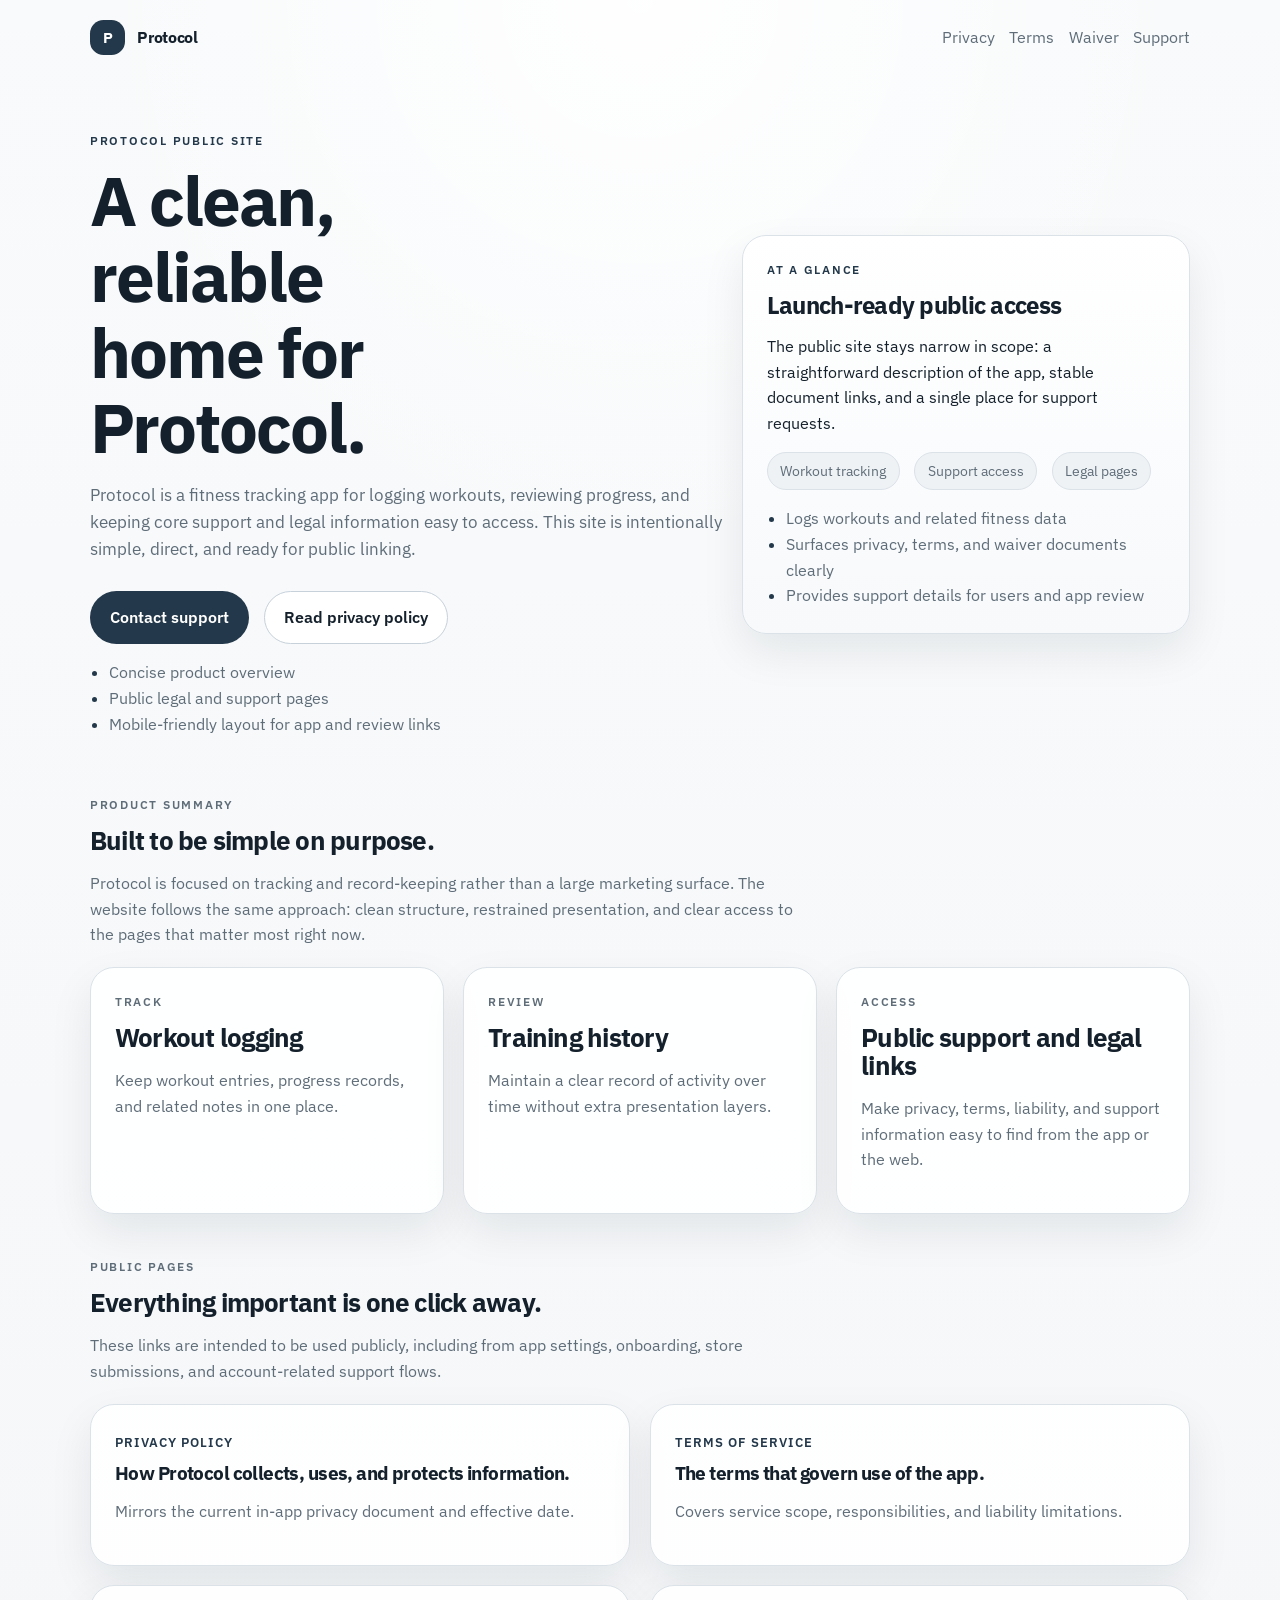
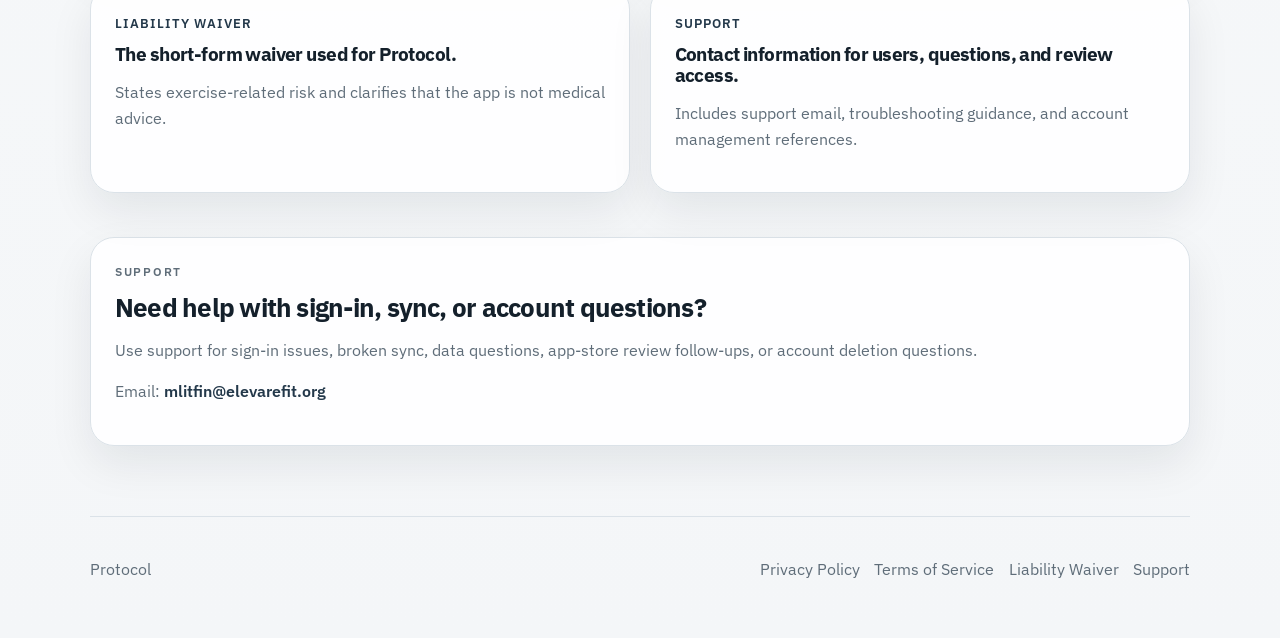
==== index.html @ a7f1d3bc "Initial Protocol landing site" ====
<!DOCTYPE html>
<html lang="en">
  <head>
    <meta charset="UTF-8" />
    <meta name="viewport" content="width=device-width, initial-scale=1.0" />
    <title>Protocol</title>
    <meta
      name="description"
      content="Protocol is a fitness tracking app with a clear public home for support, privacy, terms, and liability information."
    />
    <link rel="preconnect" href="https://fonts.googleapis.com" />
    <link rel="preconnect" href="https://fonts.gstatic.com" crossorigin />
    <link
      href="https://fonts.googleapis.com/css2?family=IBM+Plex+Sans:wght@400;500;600;700&display=swap"
      rel="stylesheet"
    />
    <link rel="stylesheet" href="styles.css" />
  </head>
  <body>
    <div class="site-shell">
      <header class="site-header">
        <a class="brand" href="index.html" aria-label="Protocol home">
          <span class="brand-mark">P</span>
          <span>Protocol</span>
        </a>
        <nav class="site-nav" aria-label="Primary">
          <a href="privacy.html">Privacy</a>
          <a href="terms.html">Terms</a>
          <a href="waiver.html">Waiver</a>
          <a href="support.html">Support</a>
        </nav>
      </header>

      <main>
        <section class="hero">
          <div>
            <p class="eyebrow">Protocol public site</p>
            <h1>A clean, reliable home for Protocol.</h1>
            <p class="lead">
              Protocol is a fitness tracking app for logging workouts,
              reviewing progress, and keeping core support and legal information
              easy to access. This site is intentionally simple, direct, and
              ready for public linking.
            </p>
            <div class="cta-row">
              <a class="button button-primary" href="support.html"
                >Contact support</a
              >
              <a class="button button-secondary" href="privacy.html"
                >Read privacy policy</a
              >
            </div>
            <ul class="hero-list">
              <li>Concise product overview</li>
              <li>Public legal and support pages</li>
              <li>Mobile-friendly layout for app and review links</li>
            </ul>
          </div>

          <aside class="card hero-card" aria-label="Protocol overview">
            <p class="section-label">At a glance</p>
            <h2>Launch-ready public access</h2>
            <p>
              The public site stays narrow in scope: a straightforward
              description of the app, stable document links, and a single place
              for support requests.
            </p>
            <div class="meta-row">
              <span class="meta-chip">Workout tracking</span>
              <span class="meta-chip">Support access</span>
              <span class="meta-chip">Legal pages</span>
            </div>
            <ul class="stack-list">
              <li>Logs workouts and related fitness data</li>
              <li>Surfaces privacy, terms, and waiver documents clearly</li>
              <li>Provides support details for users and app review</li>
            </ul>
          </aside>
        </section>

        <section class="content-section">
          <div class="section-header">
            <p class="section-label">Product summary</p>
            <h2>Built to be simple on purpose.</h2>
            <p>
              Protocol is focused on tracking and record-keeping rather than a
              large marketing surface. The website follows the same approach:
              clean structure, restrained presentation, and clear access to the
              pages that matter most right now.
            </p>
          </div>

          <div class="feature-grid">
            <article class="card feature-card">
              <p class="section-label">Track</p>
              <h2>Workout logging</h2>
              <p>
                Keep workout entries, progress records, and related notes in one
                place.
              </p>
            </article>

            <article class="card feature-card">
              <p class="section-label">Review</p>
              <h2>Training history</h2>
              <p>
                Maintain a clear record of activity over time without extra
                presentation layers.
              </p>
            </article>

            <article class="card feature-card">
              <p class="section-label">Access</p>
              <h2>Public support and legal links</h2>
              <p>
                Make privacy, terms, liability, and support information easy to
                find from the app or the web.
              </p>
            </article>
          </div>
        </section>

        <section class="content-section">
          <div class="section-header">
            <p class="section-label">Public pages</p>
            <h2>Everything important is one click away.</h2>
            <p>
              These links are intended to be used publicly, including from app
              settings, onboarding, store submissions, and account-related
              support flows.
            </p>
          </div>

          <div class="resource-grid">
            <a class="card resource-card" href="privacy.html">
              <span class="resource-label">Privacy Policy</span>
              <h3>How Protocol collects, uses, and protects information.</h3>
              <p>
                Mirrors the current in-app privacy document and effective date.
              </p>
            </a>

            <a class="card resource-card" href="terms.html">
              <span class="resource-label">Terms of Service</span>
              <h3>The terms that govern use of the app.</h3>
              <p>
                Covers service scope, responsibilities, and liability
                limitations.
              </p>
            </a>

            <a class="card resource-card" href="waiver.html">
              <span class="resource-label">Liability Waiver</span>
              <h3>The short-form waiver used for Protocol.</h3>
              <p>
                States exercise-related risk and clarifies that the app is not
                medical advice.
              </p>
            </a>

            <a class="card resource-card" href="support.html">
              <span class="resource-label">Support</span>
              <h3>Contact information for users, questions, and review access.</h3>
              <p>
                Includes support email, troubleshooting guidance, and account
                management references.
              </p>
            </a>
          </div>
        </section>

        <section class="content-section">
          <article class="card support-note">
            <p class="section-label">Support</p>
            <h2>Need help with sign-in, sync, or account questions?</h2>
            <p>
              Use support for sign-in issues, broken sync, data questions,
              app-store review follow-ups, or account deletion questions.
            </p>
            <p>
              Email:
              <a class="text-link" href="mailto:mlitfin@elevarefit.org"
                >mlitfin@elevarefit.org</a
              >
            </p>
          </article>
        </section>
      </main>

      <footer class="site-footer">
        <p>Protocol</p>
        <nav class="footer-nav" aria-label="Footer">
          <a href="privacy.html">Privacy Policy</a>
          <a href="terms.html">Terms of Service</a>
          <a href="waiver.html">Liability Waiver</a>
          <a href="support.html">Support</a>
        </nav>
      </footer>
    </div>
  </body>
</html>
---- styles.css ----
:root {
  --bg: #f4f6f8;
  --surface: #ffffff;
  --surface-alt: #eef2f5;
  --text: #14202b;
  --muted: #5f6d79;
  --line: #dbe2e8;
  --line-strong: #c7d1da;
  --accent: #23384a;
  --accent-soft: #eef3f7;
  --shadow: 0 18px 44px rgba(15, 23, 32, 0.08);
  --radius-lg: 24px;
  --radius-md: 18px;
  --radius-sm: 12px;
  --max-width: 1100px;
}

*,
*::before,
*::after {
  box-sizing: border-box;
}

html {
  scroll-behavior: smooth;
}

body {
  margin: 0;
  min-height: 100vh;
  color: var(--text);
  font-family: "IBM Plex Sans", "Segoe UI", sans-serif;
  line-height: 1.6;
  background:
    radial-gradient(circle at top, rgba(255, 255, 255, 0.92), rgba(255, 255, 255, 0) 36rem),
    linear-gradient(180deg, #f8fafb 0%, var(--bg) 100%);
}

a {
  color: inherit;
  text-decoration: none;
}

.site-shell {
  width: min(var(--max-width), calc(100% - 2rem));
  margin: 0 auto;
}

.site-header,
.site-footer {
  display: flex;
  align-items: center;
  justify-content: space-between;
  gap: 1rem;
}

.site-header {
  padding: 1.25rem 0;
}

.site-footer {
  padding: 1.5rem 0 2.5rem;
  margin-top: 3rem;
  border-top: 1px solid var(--line);
  color: var(--muted);
}

.brand {
  display: inline-flex;
  align-items: center;
  gap: 0.75rem;
  font-weight: 700;
  letter-spacing: -0.02em;
}

.brand-mark {
  display: grid;
  place-items: center;
  width: 2.2rem;
  height: 2.2rem;
  border-radius: 0.85rem;
  background: var(--accent);
  color: #ffffff;
  font-size: 0.96rem;
}

.site-nav,
.footer-nav,
.meta-row,
.cta-row {
  display: flex;
  align-items: center;
  gap: 0.9rem;
  flex-wrap: wrap;
}

.site-nav a,
.footer-nav a {
  color: var(--muted);
  transition: color 160ms ease;
}

.site-nav a:hover,
.site-nav a:focus-visible,
.footer-nav a:hover,
.footer-nav a:focus-visible,
.text-link:hover,
.text-link:focus-visible {
  color: var(--accent);
}

.site-nav a[aria-current="page"],
.footer-nav a[aria-current="page"] {
  color: var(--text);
  font-weight: 600;
}

.hero,
.feature-grid,
.resource-grid,
.support-grid {
  display: grid;
  gap: 1.2rem;
}

.hero {
  grid-template-columns: minmax(0, 1.2fr) minmax(320px, 0.85fr);
  align-items: center;
  padding: 3.5rem 0 2.25rem;
}

.page-main {
  padding-top: 1.2rem;
}

.page-hero {
  padding: 1rem 0 2rem;
}

.eyebrow,
.section-label {
  margin: 0 0 0.75rem;
  font-size: 0.78rem;
  font-weight: 600;
  letter-spacing: 0.14em;
  text-transform: uppercase;
  color: var(--accent);
}

h1,
h2,
h3 {
  margin: 0;
  letter-spacing: -0.03em;
  line-height: 1.1;
}

.hero h1 {
  font-size: clamp(2.8rem, 6vw, 4.3rem);
  max-width: 9.5ch;
}

.page-hero h1 {
  font-size: clamp(2.2rem, 4vw, 3.4rem);
}

.lead {
  margin: 1rem 0 0;
  color: var(--muted);
  font-size: 1.05rem;
  max-width: 42rem;
}

.lead.narrow {
  max-width: 46rem;
}

.cta-row {
  margin-top: 1.8rem;
}

.button {
  display: inline-flex;
  align-items: center;
  justify-content: center;
  min-height: 2.9rem;
  padding: 0.8rem 1.2rem;
  border-radius: 999px;
  font-weight: 600;
  border: 1px solid transparent;
  transition:
    transform 160ms ease,
    background-color 160ms ease,
    border-color 160ms ease,
    color 160ms ease;
}

.button:hover,
.button:focus-visible {
  transform: translateY(-1px);
}

.button-primary {
  background: var(--accent);
  color: #ffffff;
}

.button-secondary {
  background: #ffffff;
  border-color: var(--line-strong);
  color: var(--text);
}

.card {
  background: rgba(255, 255, 255, 0.94);
  border: 1px solid var(--line);
  border-radius: var(--radius-lg);
  box-shadow: var(--shadow);
}

.hero-card,
.feature-card,
.resource-card,
.legal-card,
.support-card,
.support-note {
  padding: 1.5rem;
}

.hero-list,
.stack-list,
.legal-section ul {
  padding-left: 1.2rem;
}

.hero-list,
.stack-list {
  margin: 1rem 0 0;
}

.hero-list li,
.stack-list li,
.legal-section li,
.feature-card p,
.resource-card p,
.legal-section p,
.support-card p,
.support-note p,
.support-detail span,
.section-header p {
  color: var(--muted);
}

.hero-list li::marker,
.stack-list li::marker,
.legal-section li::marker {
  color: var(--accent);
}

.hero-card {
  background: linear-gradient(180deg, #ffffff 0%, #f7f9fb 100%);
}

.hero-card .meta-row {
  margin-top: 1rem;
}

.meta-chip {
  display: inline-flex;
  align-items: center;
  padding: 0.42rem 0.78rem;
  border-radius: 999px;
  background: var(--surface-alt);
  border: 1px solid var(--line);
  color: var(--muted);
  font-size: 0.88rem;
}

.content-section {
  padding: 1.35rem 0;
}

.section-header {
  max-width: 44rem;
  margin-bottom: 1.2rem;
}

.section-header h2,
.feature-card h2,
.support-card h2,
.support-note h2 {
  font-size: clamp(1.55rem, 2vw, 2.1rem);
  margin-bottom: 0.65rem;
}

.feature-grid {
  grid-template-columns: repeat(3, minmax(0, 1fr));
}

.resource-grid,
.support-grid {
  grid-template-columns: repeat(2, minmax(0, 1fr));
}

.feature-card,
.resource-card,
.support-card {
  min-height: 100%;
}

.resource-card {
  transition:
    transform 160ms ease,
    border-color 160ms ease;
}

.resource-card:hover,
.resource-card:focus-visible {
  transform: translateY(-2px);
  border-color: var(--line-strong);
}

.resource-label {
  display: inline-block;
  margin-bottom: 0.55rem;
  font-size: 0.8rem;
  font-weight: 600;
  letter-spacing: 0.08em;
  text-transform: uppercase;
  color: var(--accent);
}

.resource-card h3 {
  margin-bottom: 0.6rem;
  font-size: 1.2rem;
}

.legal-card {
  display: grid;
  gap: 1.25rem;
}

.legal-section + .legal-section {
  padding-top: 1.25rem;
  border-top: 1px solid var(--line);
}

.legal-section h2 {
  margin-bottom: 0.75rem;
  font-size: 1.2rem;
}

.text-link {
  color: var(--accent);
  font-weight: 600;
}

.support-detail {
  margin-top: 1rem;
  padding-top: 1rem;
  border-top: 1px solid var(--line);
}

.support-detail span {
  display: block;
  margin-bottom: 0.25rem;
  font-size: 0.8rem;
  font-weight: 600;
  letter-spacing: 0.08em;
  text-transform: uppercase;
}

@media (max-width: 920px) {
  .hero,
  .feature-grid,
  .resource-grid,
  .support-grid {
    grid-template-columns: 1fr;
  }

  .hero {
    padding-top: 2.75rem;
  }
}

@media (max-width: 720px) {
  .site-shell {
    width: min(var(--max-width), calc(100% - 1.2rem));
  }

  .site-header,
  .site-footer {
    flex-direction: column;
    align-items: flex-start;
  }

  .hero-card,
  .feature-card,
  .resource-card,
  .legal-card,
  .support-card,
  .support-note {
    padding: 1.2rem;
  }

  .meta-chip {
    width: 100%;
    justify-content: center;
  }
}
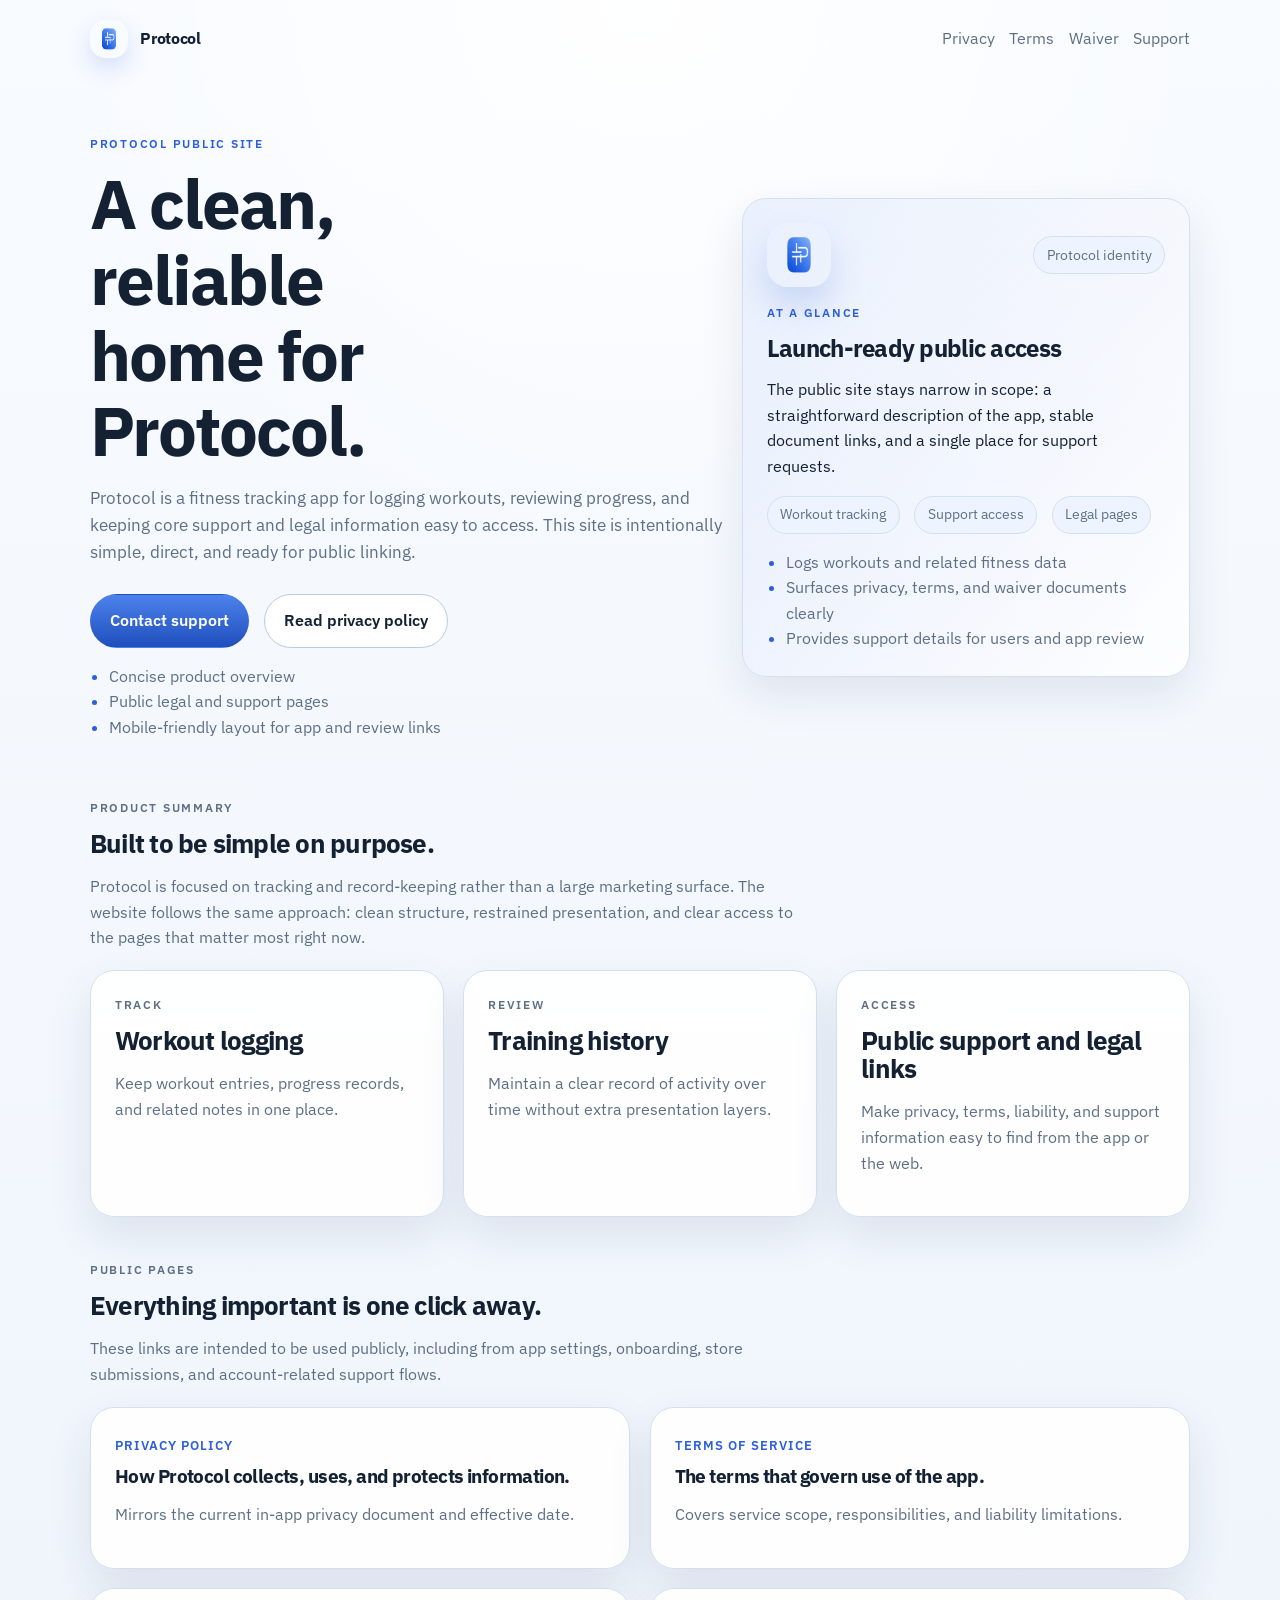
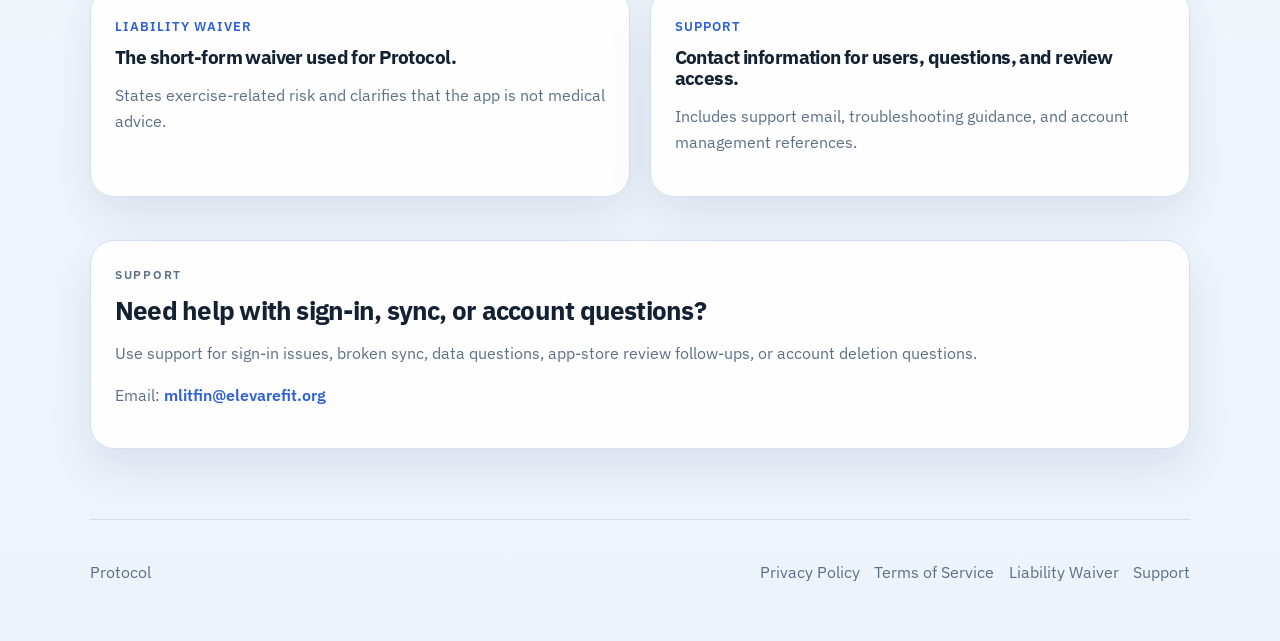
==== commit b9615c0f: "Add Protocol icon branding" ====
--- a/index.html
+++ b/index.html
@@ -14,13 +14,22 @@
       href="https://fonts.googleapis.com/css2?family=IBM+Plex+Sans:wght@400;500;600;700&display=swap"
       rel="stylesheet"
     />
+    <link
+      rel="icon"
+      type="image/png"
+      href="protocol_icon/protocol_transparent.png"
+    />
     <link rel="stylesheet" href="styles.css" />
   </head>
   <body>
     <div class="site-shell">
       <header class="site-header">
         <a class="brand" href="index.html" aria-label="Protocol home">
-          <span class="brand-mark">P</span>
+          <img
+            class="brand-logo"
+            src="protocol_icon/protocol_transparent.png"
+            alt=""
+          />
           <span>Protocol</span>
         </a>
         <nav class="site-nav" aria-label="Primary">
@@ -58,6 +67,14 @@
           </div>
 
           <aside class="card hero-card" aria-label="Protocol overview">
+            <div class="hero-card-brand">
+              <img
+                class="hero-card-logo"
+                src="protocol_icon/protocol_transparent.png"
+                alt=""
+              />
+              <span class="meta-chip">Protocol identity</span>
+            </div>
             <p class="section-label">At a glance</p>
             <h2>Launch-ready public access</h2>
             <p>
--- a/styles.css
+++ b/styles.css
@@ -1,14 +1,15 @@
 :root {
-  --bg: #f4f6f8;
+  --bg: #edf3fb;
   --surface: #ffffff;
-  --surface-alt: #eef2f5;
-  --text: #14202b;
-  --muted: #5f6d79;
-  --line: #dbe2e8;
-  --line-strong: #c7d1da;
-  --accent: #23384a;
-  --accent-soft: #eef3f7;
-  --shadow: 0 18px 44px rgba(15, 23, 32, 0.08);
+  --surface-alt: #e7effb;
+  --text: #142133;
+  --muted: #5d6f85;
+  --line: #d5e0ef;
+  --line-strong: #bccbe1;
+  --accent: #2c5fd8;
+  --accent-strong: #204fbd;
+  --accent-soft: #eef4ff;
+  --shadow: 0 18px 44px rgba(25, 51, 95, 0.1);
   --radius-lg: 24px;
   --radius-md: 18px;
   --radius-sm: 12px;
@@ -32,8 +33,8 @@
   font-family: "IBM Plex Sans", "Segoe UI", sans-serif;
   line-height: 1.6;
   background:
-    radial-gradient(circle at top, rgba(255, 255, 255, 0.92), rgba(255, 255, 255, 0) 36rem),
-    linear-gradient(180deg, #f8fafb 0%, var(--bg) 100%);
+    radial-gradient(circle at top, rgba(255, 255, 255, 0.94), rgba(255, 255, 255, 0) 36rem),
+    linear-gradient(180deg, #f8fbff 0%, var(--bg) 100%);
 }
 
 a {
@@ -73,15 +74,12 @@
   letter-spacing: -0.02em;
 }
 
-.brand-mark {
-  display: grid;
-  place-items: center;
-  width: 2.2rem;
-  height: 2.2rem;
-  border-radius: 0.85rem;
-  background: var(--accent);
-  color: #ffffff;
-  font-size: 0.96rem;
+.brand-logo {
+  width: 2.4rem;
+  height: 2.4rem;
+  display: block;
+  border-radius: 0.95rem;
+  box-shadow: 0 10px 24px rgba(44, 95, 216, 0.18);
 }
 
 .site-nav,
@@ -201,7 +199,7 @@
 }
 
 .button-primary {
-  background: var(--accent);
+  background: linear-gradient(180deg, #4c82eb 0%, var(--accent-strong) 100%);
   color: #ffffff;
 }
 
@@ -258,19 +256,37 @@
 }
 
 .hero-card {
-  background: linear-gradient(180deg, #ffffff 0%, #f7f9fb 100%);
+  background:
+    linear-gradient(135deg, rgba(110, 158, 241, 0.15) 0%, rgba(44, 95, 216, 0.05) 42%, rgba(255, 255, 255, 0.9) 100%),
+    linear-gradient(180deg, #ffffff 0%, #f6f9ff 100%);
 }
 
 .hero-card .meta-row {
   margin-top: 1rem;
 }
 
+.hero-card-brand {
+  display: flex;
+  align-items: center;
+  justify-content: space-between;
+  gap: 1rem;
+  margin-bottom: 1rem;
+}
+
+.hero-card-logo {
+  width: 4rem;
+  height: 4rem;
+  display: block;
+  border-radius: 1.3rem;
+  box-shadow: 0 18px 32px rgba(44, 95, 216, 0.18);
+}
+
 .meta-chip {
   display: inline-flex;
   align-items: center;
   padding: 0.42rem 0.78rem;
   border-radius: 999px;
-  background: var(--surface-alt);
+  background: var(--accent-soft);
   border: 1px solid var(--line);
   color: var(--muted);
   font-size: 0.88rem;
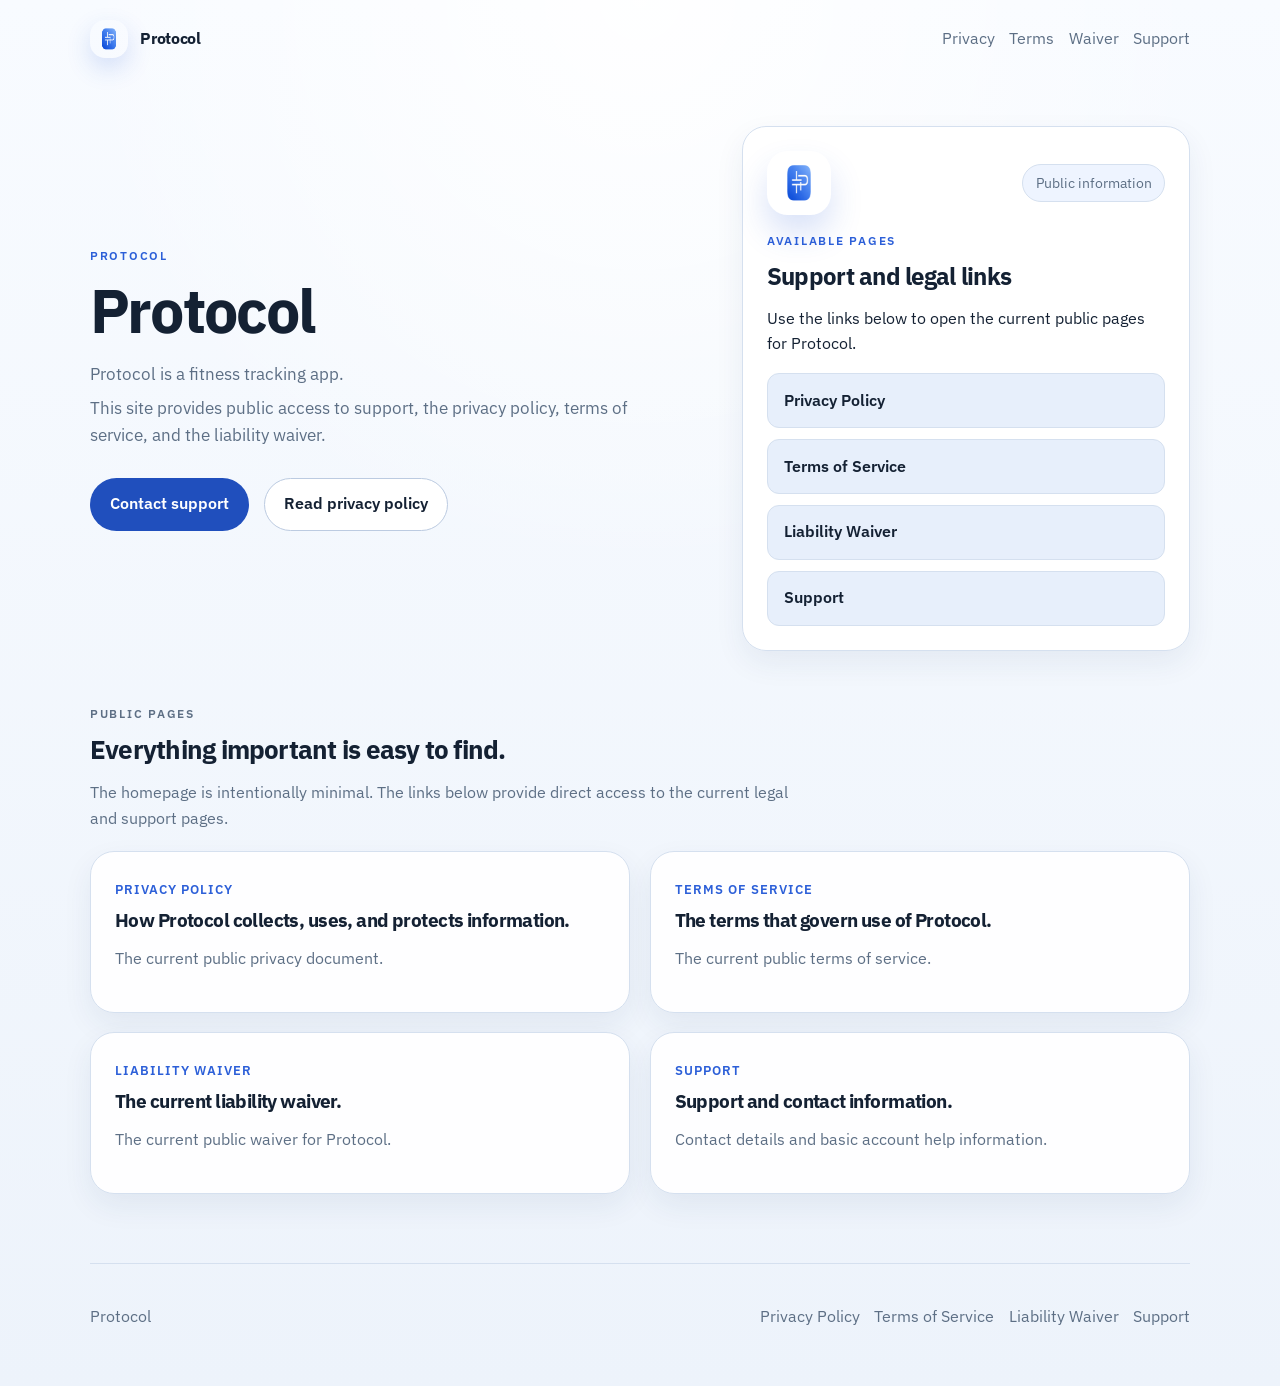
==== commit 84dfe6f4: "Simplify Protocol homepage" ====
--- a/index.html
+++ b/index.html
@@ -6,7 +6,7 @@
     <title>Protocol</title>
     <meta
       name="description"
-      content="Protocol is a fitness tracking app with a clear public home for support, privacy, terms, and liability information."
+      content="Protocol is a fitness tracking app. This site provides public support and legal information."
     />
     <link rel="preconnect" href="https://fonts.googleapis.com" />
     <link rel="preconnect" href="https://fonts.gstatic.com" crossorigin />
@@ -43,13 +43,14 @@
       <main>
         <section class="hero">
           <div>
-            <p class="eyebrow">Protocol public site</p>
-            <h1>A clean, reliable home for Protocol.</h1>
+            <p class="eyebrow">Protocol</p>
+            <h1>Protocol</h1>
             <p class="lead">
-              Protocol is a fitness tracking app for logging workouts,
-              reviewing progress, and keeping core support and legal information
-              easy to access. This site is intentionally simple, direct, and
-              ready for public linking.
+              Protocol is a fitness tracking app.
+            </p>
+            <p class="lead sublead">
+              This site provides public access to support, the privacy policy,
+              terms of service, and the liability waiver.
             </p>
             <div class="cta-row">
               <a class="button button-primary" href="support.html"
@@ -59,92 +60,39 @@
                 >Read privacy policy</a
               >
             </div>
-            <ul class="hero-list">
-              <li>Concise product overview</li>
-              <li>Public legal and support pages</li>
-              <li>Mobile-friendly layout for app and review links</li>
-            </ul>
           </div>
 
-          <aside class="card hero-card" aria-label="Protocol overview">
+          <aside class="card hero-card" aria-label="Protocol links">
             <div class="hero-card-brand">
               <img
                 class="hero-card-logo"
                 src="protocol_icon/protocol_transparent.png"
                 alt=""
               />
-              <span class="meta-chip">Protocol identity</span>
+              <span class="meta-chip">Public information</span>
             </div>
-            <p class="section-label">At a glance</p>
-            <h2>Launch-ready public access</h2>
+            <p class="section-label">Available pages</p>
+            <h2>Support and legal links</h2>
             <p>
-              The public site stays narrow in scope: a straightforward
-              description of the app, stable document links, and a single place
-              for support requests.
+              Use the links below to open the current public pages for
+              Protocol.
             </p>
-            <div class="meta-row">
-              <span class="meta-chip">Workout tracking</span>
-              <span class="meta-chip">Support access</span>
-              <span class="meta-chip">Legal pages</span>
+            <div class="hero-link-list" role="list">
+              <a class="hero-link-row" href="privacy.html">Privacy Policy</a>
+              <a class="hero-link-row" href="terms.html">Terms of Service</a>
+              <a class="hero-link-row" href="waiver.html">Liability Waiver</a>
+              <a class="hero-link-row" href="support.html">Support</a>
             </div>
-            <ul class="stack-list">
-              <li>Logs workouts and related fitness data</li>
-              <li>Surfaces privacy, terms, and waiver documents clearly</li>
-              <li>Provides support details for users and app review</li>
-            </ul>
           </aside>
         </section>
 
         <section class="content-section">
           <div class="section-header">
-            <p class="section-label">Product summary</p>
-            <h2>Built to be simple on purpose.</h2>
+            <p class="section-label">Public pages</p>
+            <h2>Everything important is easy to find.</h2>
             <p>
-              Protocol is focused on tracking and record-keeping rather than a
-              large marketing surface. The website follows the same approach:
-              clean structure, restrained presentation, and clear access to the
-              pages that matter most right now.
-            </p>
-          </div>
-
-          <div class="feature-grid">
-            <article class="card feature-card">
-              <p class="section-label">Track</p>
-              <h2>Workout logging</h2>
-              <p>
-                Keep workout entries, progress records, and related notes in one
-                place.
-              </p>
-            </article>
-
-            <article class="card feature-card">
-              <p class="section-label">Review</p>
-              <h2>Training history</h2>
-              <p>
-                Maintain a clear record of activity over time without extra
-                presentation layers.
-              </p>
-            </article>
-
-            <article class="card feature-card">
-              <p class="section-label">Access</p>
-              <h2>Public support and legal links</h2>
-              <p>
-                Make privacy, terms, liability, and support information easy to
-                find from the app or the web.
-              </p>
-            </article>
-          </div>
-        </section>
-
-        <section class="content-section">
-          <div class="section-header">
-            <p class="section-label">Public pages</p>
-            <h2>Everything important is one click away.</h2>
-            <p>
-              These links are intended to be used publicly, including from app
-              settings, onboarding, store submissions, and account-related
-              support flows.
+              The homepage is intentionally minimal. The links below provide
+              direct access to the current legal and support pages.
             </p>
           </div>
 
@@ -153,54 +101,34 @@
               <span class="resource-label">Privacy Policy</span>
               <h3>How Protocol collects, uses, and protects information.</h3>
               <p>
-                Mirrors the current in-app privacy document and effective date.
+                The current public privacy document.
               </p>
             </a>
 
             <a class="card resource-card" href="terms.html">
               <span class="resource-label">Terms of Service</span>
-              <h3>The terms that govern use of the app.</h3>
+              <h3>The terms that govern use of Protocol.</h3>
               <p>
-                Covers service scope, responsibilities, and liability
-                limitations.
+                The current public terms of service.
               </p>
             </a>
 
             <a class="card resource-card" href="waiver.html">
               <span class="resource-label">Liability Waiver</span>
-              <h3>The short-form waiver used for Protocol.</h3>
+              <h3>The current liability waiver.</h3>
               <p>
-                States exercise-related risk and clarifies that the app is not
-                medical advice.
+                The current public waiver for Protocol.
               </p>
             </a>
 
             <a class="card resource-card" href="support.html">
               <span class="resource-label">Support</span>
-              <h3>Contact information for users, questions, and review access.</h3>
+              <h3>Support and contact information.</h3>
               <p>
-                Includes support email, troubleshooting guidance, and account
-                management references.
+                Contact details and basic account help information.
               </p>
             </a>
           </div>
-        </section>
-
-        <section class="content-section">
-          <article class="card support-note">
-            <p class="section-label">Support</p>
-            <h2>Need help with sign-in, sync, or account questions?</h2>
-            <p>
-              Use support for sign-in issues, broken sync, data questions,
-              app-store review follow-ups, or account deletion questions.
-            </p>
-            <p>
-              Email:
-              <a class="text-link" href="mailto:mlitfin@elevarefit.org"
-                >mlitfin@elevarefit.org</a
-              >
-            </p>
-          </article>
         </section>
       </main>
 
--- a/styles.css
+++ b/styles.css
@@ -9,7 +9,7 @@
   --accent: #2c5fd8;
   --accent-strong: #204fbd;
   --accent-soft: #eef4ff;
-  --shadow: 0 18px 44px rgba(25, 51, 95, 0.1);
+  --shadow: 0 12px 30px rgba(25, 51, 95, 0.07);
   --radius-lg: 24px;
   --radius-md: 18px;
   --radius-sm: 12px;
@@ -124,7 +124,7 @@
 .hero {
   grid-template-columns: minmax(0, 1.2fr) minmax(320px, 0.85fr);
   align-items: center;
-  padding: 3.5rem 0 2.25rem;
+  padding: 3rem 0 2rem;
 }
 
 .page-main {
@@ -154,8 +154,8 @@
 }
 
 .hero h1 {
-  font-size: clamp(2.8rem, 6vw, 4.3rem);
-  max-width: 9.5ch;
+  font-size: clamp(2.8rem, 5vw, 3.8rem);
+  max-width: none;
 }
 
 .page-hero h1 {
@@ -166,11 +166,15 @@
   margin: 1rem 0 0;
   color: var(--muted);
   font-size: 1.05rem;
-  max-width: 42rem;
+  max-width: 34rem;
 }
 
 .lead.narrow {
   max-width: 46rem;
+}
+
+.sublead {
+  margin-top: 0.45rem;
 }
 
 .cta-row {
@@ -199,7 +203,7 @@
 }
 
 .button-primary {
-  background: linear-gradient(180deg, #4c82eb 0%, var(--accent-strong) 100%);
+  background: var(--accent-strong);
   color: #ffffff;
 }
 
@@ -256,9 +260,7 @@
 }
 
 .hero-card {
-  background:
-    linear-gradient(135deg, rgba(110, 158, 241, 0.15) 0%, rgba(44, 95, 216, 0.05) 42%, rgba(255, 255, 255, 0.9) 100%),
-    linear-gradient(180deg, #ffffff 0%, #f6f9ff 100%);
+  background: rgba(255, 255, 255, 0.98);
 }
 
 .hero-card .meta-row {
@@ -279,6 +281,31 @@
   display: block;
   border-radius: 1.3rem;
   box-shadow: 0 18px 32px rgba(44, 95, 216, 0.18);
+}
+
+.hero-link-list {
+  display: grid;
+  gap: 0.7rem;
+  margin-top: 1rem;
+}
+
+.hero-link-row {
+  display: block;
+  padding: 0.85rem 1rem;
+  border-radius: var(--radius-sm);
+  border: 1px solid var(--line);
+  background: var(--surface-alt);
+  color: var(--text);
+  font-weight: 600;
+  transition:
+    border-color 160ms ease,
+    background-color 160ms ease;
+}
+
+.hero-link-row:hover,
+.hero-link-row:focus-visible {
+  border-color: var(--line-strong);
+  background: var(--accent-soft);
 }
 
 .meta-chip {
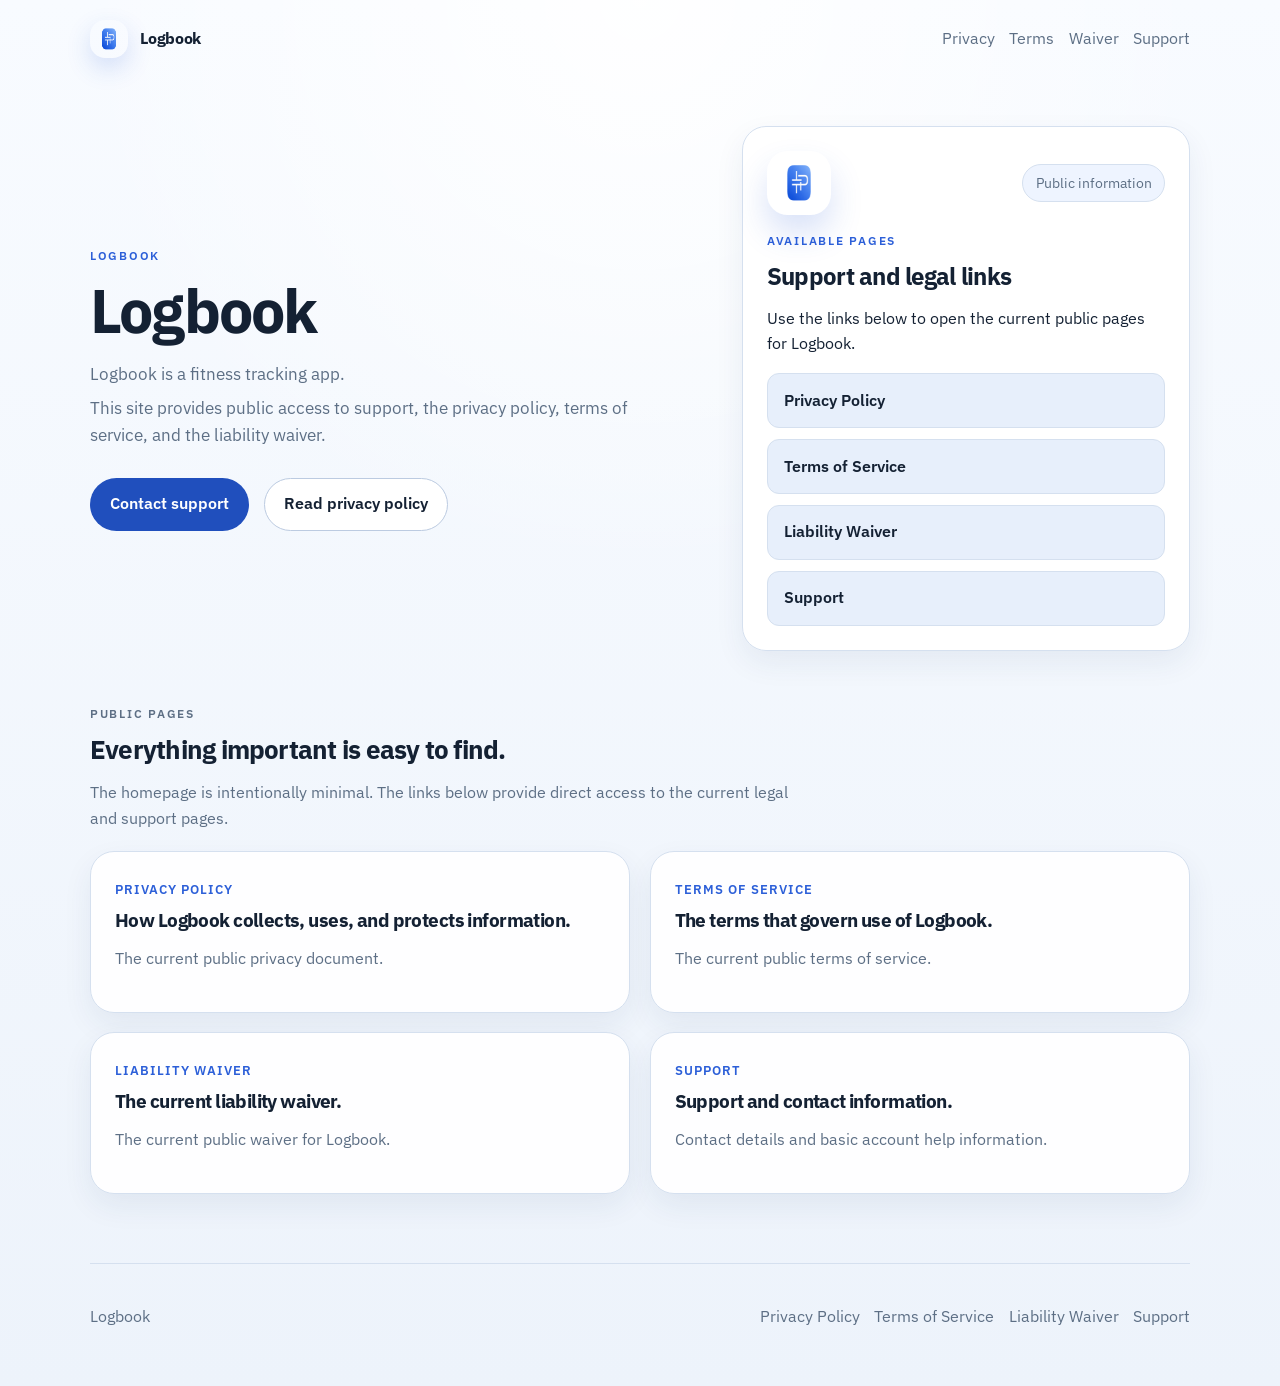
==== commit 2c85e1bc: "Rename Protocol to Logbook" ====
--- a/index.html
+++ b/index.html
@@ -3,10 +3,10 @@
   <head>
     <meta charset="UTF-8" />
     <meta name="viewport" content="width=device-width, initial-scale=1.0" />
-    <title>Protocol</title>
+    <title>Logbook</title>
     <meta
       name="description"
-      content="Protocol is a fitness tracking app. This site provides public support and legal information."
+      content="Logbook is a fitness tracking app. This site provides public support and legal information."
     />
     <link rel="preconnect" href="https://fonts.googleapis.com" />
     <link rel="preconnect" href="https://fonts.gstatic.com" crossorigin />
@@ -17,20 +17,20 @@
     <link
       rel="icon"
       type="image/png"
-      href="protocol_icon/protocol_transparent.png"
+      href="./protocol_icon/protocol_transparent.png?v=20260417a"
     />
-    <link rel="stylesheet" href="styles.css" />
+    <link rel="stylesheet" href="./styles.css?v=20260417a" />
   </head>
   <body>
     <div class="site-shell">
       <header class="site-header">
-        <a class="brand" href="index.html" aria-label="Protocol home">
+        <a class="brand" href="index.html" aria-label="Logbook home">
           <img
             class="brand-logo"
-            src="protocol_icon/protocol_transparent.png"
+            src="./protocol_icon/protocol_transparent.png?v=20260417a"
             alt=""
           />
-          <span>Protocol</span>
+          <span>Logbook</span>
         </a>
         <nav class="site-nav" aria-label="Primary">
           <a href="privacy.html">Privacy</a>
@@ -43,10 +43,10 @@
       <main>
         <section class="hero">
           <div>
-            <p class="eyebrow">Protocol</p>
-            <h1>Protocol</h1>
+            <p class="eyebrow">Logbook</p>
+            <h1>Logbook</h1>
             <p class="lead">
-              Protocol is a fitness tracking app.
+              Logbook is a fitness tracking app.
             </p>
             <p class="lead sublead">
               This site provides public access to support, the privacy policy,
@@ -62,11 +62,11 @@
             </div>
           </div>
 
-          <aside class="card hero-card" aria-label="Protocol links">
+          <aside class="card hero-card" aria-label="Logbook links">
             <div class="hero-card-brand">
               <img
                 class="hero-card-logo"
-                src="protocol_icon/protocol_transparent.png"
+                src="./protocol_icon/protocol_transparent.png?v=20260417a"
                 alt=""
               />
               <span class="meta-chip">Public information</span>
@@ -75,7 +75,7 @@
             <h2>Support and legal links</h2>
             <p>
               Use the links below to open the current public pages for
-              Protocol.
+              Logbook.
             </p>
             <div class="hero-link-list" role="list">
               <a class="hero-link-row" href="privacy.html">Privacy Policy</a>
@@ -99,7 +99,7 @@
           <div class="resource-grid">
             <a class="card resource-card" href="privacy.html">
               <span class="resource-label">Privacy Policy</span>
-              <h3>How Protocol collects, uses, and protects information.</h3>
+              <h3>How Logbook collects, uses, and protects information.</h3>
               <p>
                 The current public privacy document.
               </p>
@@ -107,7 +107,7 @@
 
             <a class="card resource-card" href="terms.html">
               <span class="resource-label">Terms of Service</span>
-              <h3>The terms that govern use of Protocol.</h3>
+              <h3>The terms that govern use of Logbook.</h3>
               <p>
                 The current public terms of service.
               </p>
@@ -117,7 +117,7 @@
               <span class="resource-label">Liability Waiver</span>
               <h3>The current liability waiver.</h3>
               <p>
-                The current public waiver for Protocol.
+                The current public waiver for Logbook.
               </p>
             </a>
 
@@ -133,7 +133,7 @@
       </main>
 
       <footer class="site-footer">
-        <p>Protocol</p>
+        <p>Logbook</p>
         <nav class="footer-nav" aria-label="Footer">
           <a href="privacy.html">Privacy Policy</a>
           <a href="terms.html">Terms of Service</a>
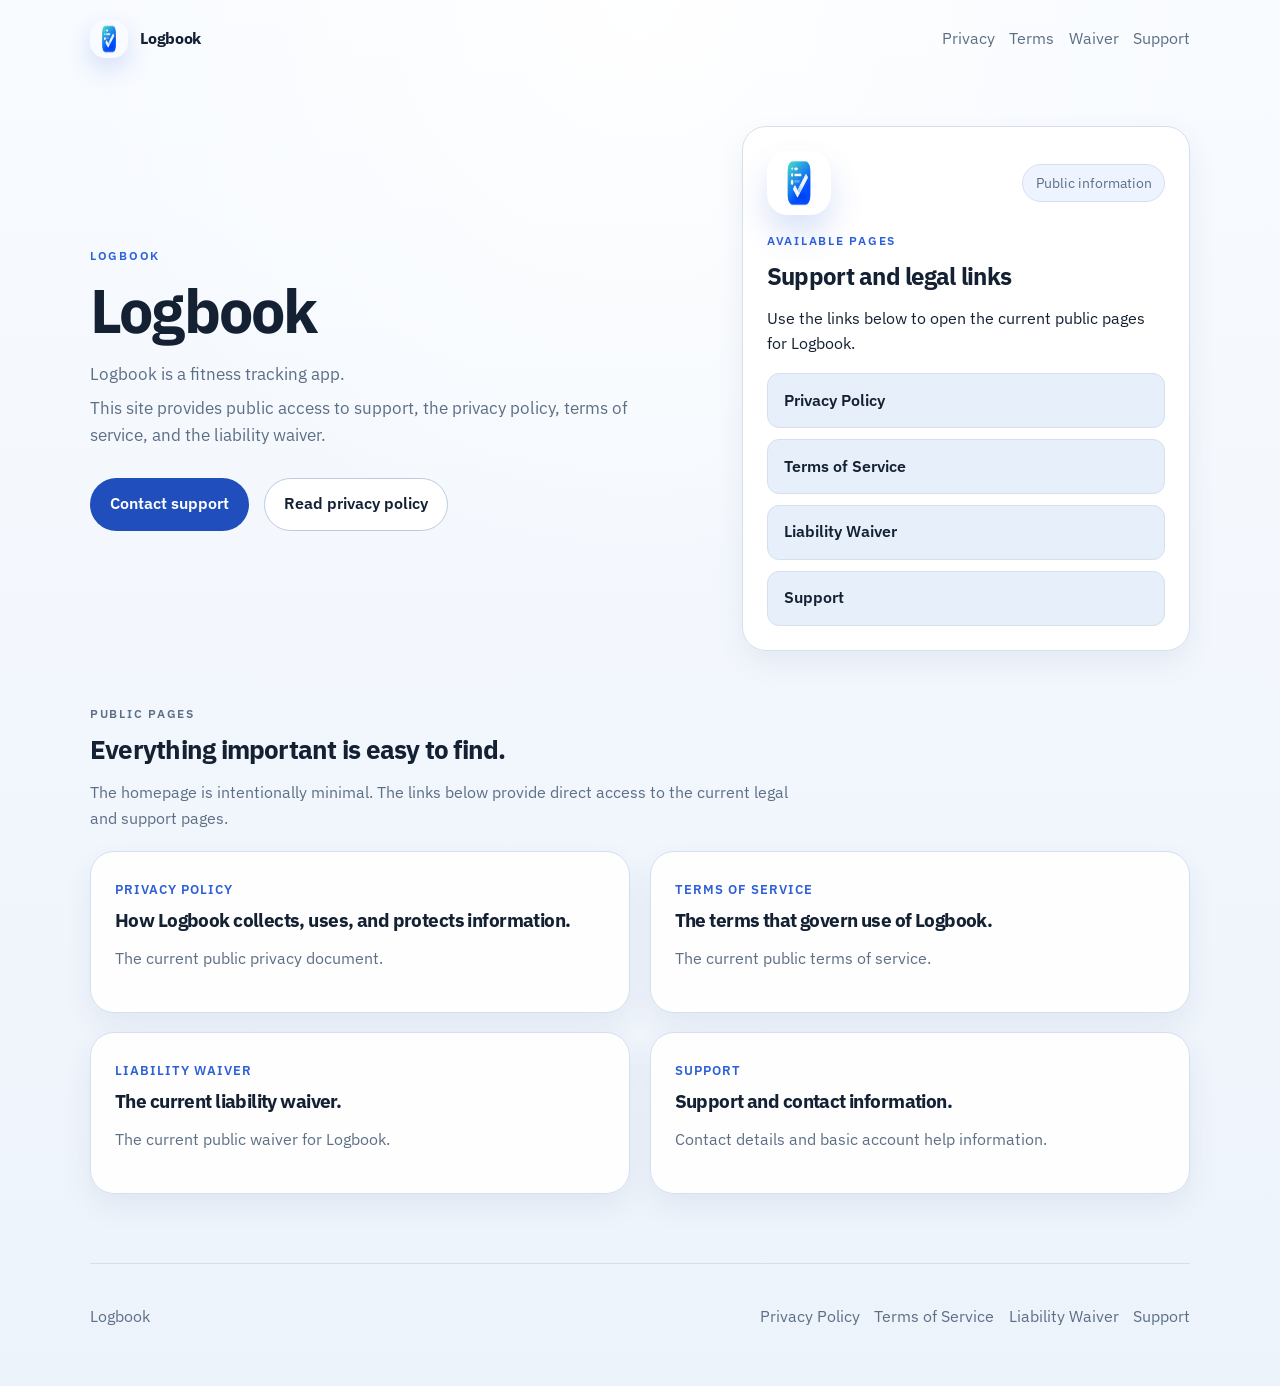
==== commit 4ad23d00: "Update Logbook icon asset" ====
--- a/index.html
+++ b/index.html
@@ -17,7 +17,7 @@
     <link
       rel="icon"
       type="image/png"
-      href="./protocol_icon/protocol_transparent.png?v=20260417a"
+      href="./logbook_icon/logbook_transparent.png?v=20260417c"
     />
     <link rel="stylesheet" href="./styles.css?v=20260417a" />
   </head>
@@ -27,7 +27,7 @@
         <a class="brand" href="index.html" aria-label="Logbook home">
           <img
             class="brand-logo"
-            src="./protocol_icon/protocol_transparent.png?v=20260417a"
+            src="./logbook_icon/logbook_transparent.png?v=20260417c"
             alt=""
           />
           <span>Logbook</span>
@@ -66,7 +66,7 @@
             <div class="hero-card-brand">
               <img
                 class="hero-card-logo"
-                src="./protocol_icon/protocol_transparent.png?v=20260417a"
+                src="./logbook_icon/logbook_transparent.png?v=20260417c"
                 alt=""
               />
               <span class="meta-chip">Public information</span>
